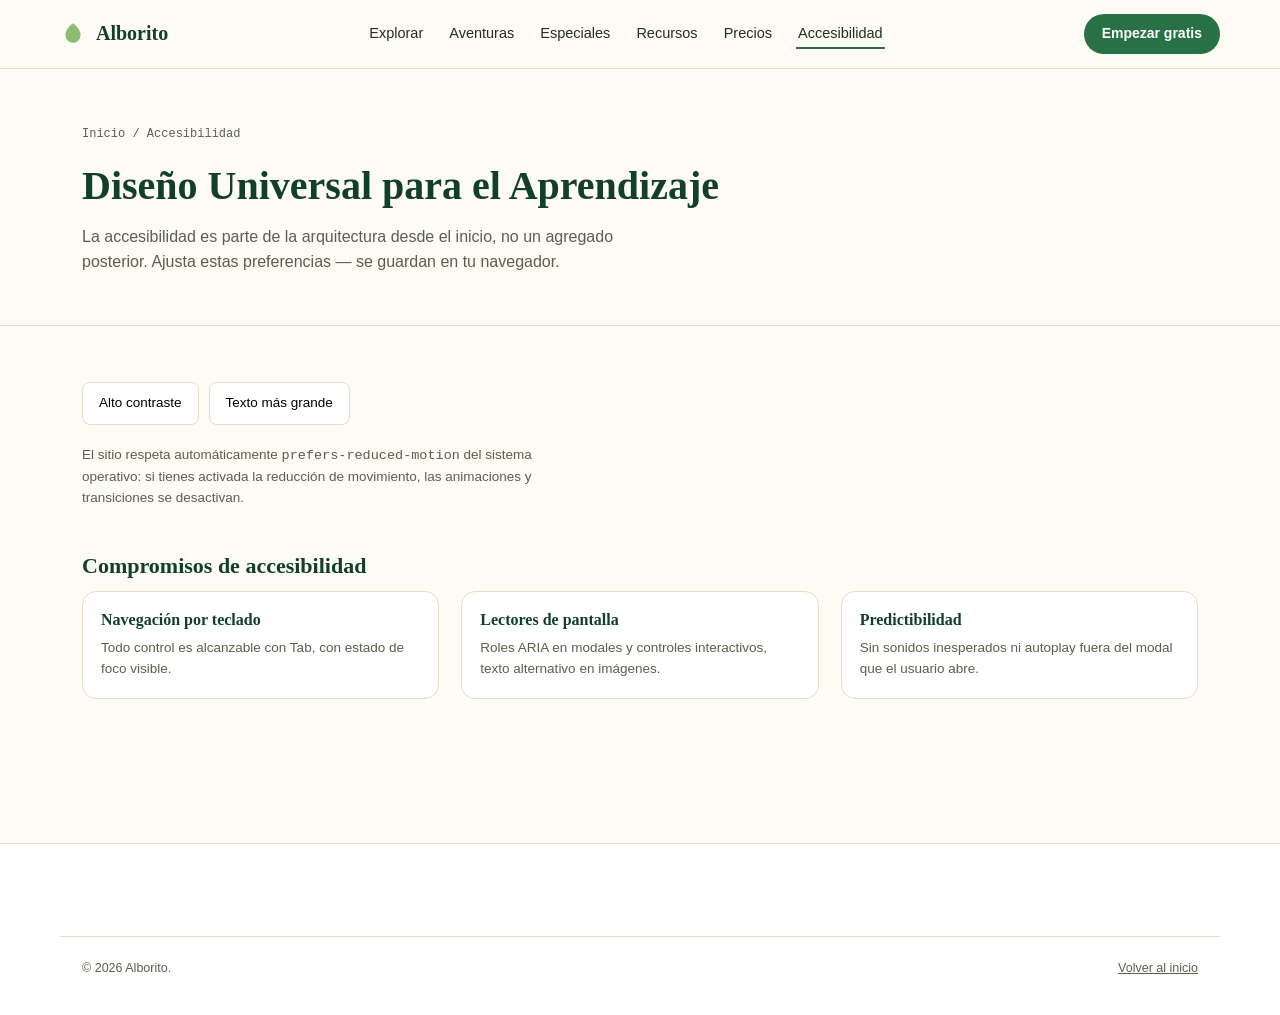
==== accesibilidad.html @ ff415bb9 "Alborito site MVP: home, explorar, recursos, precios, accesibilidad" ====
<!doctype html>
<html lang="es">
<head>
<meta charset="utf-8">
<title>Accesibilidad · Alborito</title>
<meta name="description" content="Panel de accesibilidad Alborito: contraste, tamaño de texto y reducción de movimiento.">
<meta name="viewport" content="width=device-width,initial-scale=1">
<link rel="canonical" href="https://alborito.example.com/accesibilidad.html">
<link rel="stylesheet" href="assets/css/style.css">
</head>
<body>
<a class="skip-link" href="#main">Saltar al contenido</a>
<header class="site-header">
  <div class="container nav">
    <a class="brand" href="index.html"><svg class="seed" viewBox="0 0 24 24" fill="none" aria-hidden="true"><path d="M12 2c4 3 7 7 7 11a7 7 0 1 1-14 0c0-4 3-8 7-11Z" fill="#8cbd6e"/></svg>Alborito</a>
    <ul class="navlinks">
      <li><a href="explorar.html">Explorar</a></li>
      <li><a href="index.html#aventuras">Aventuras</a></li>
      <li><a href="index.html#especiales">Especiales</a></li>
      <li><a href="recursos.html">Recursos</a></li>
      <li><a href="precios.html">Precios</a></li>
      <li><a href="accesibilidad.html" aria-current="page">Accesibilidad</a></li>
    </ul>
    <a class="navcta" href="precios.html">Empezar gratis</a>
    <button class="nav-toggle" aria-expanded="false" aria-label="Abrir menú">☰</button>
  </div>
</header>
<main id="main">
  <div class="page-hero">
    <div class="container">
      <p class="breadcrumb"><a href="index.html">Inicio</a> / Accesibilidad</p>
      <h1>Diseño Universal para el Aprendizaje</h1>
      <p>La accesibilidad es parte de la arquitectura desde el inicio, no un agregado posterior. Ajusta estas preferencias — se guardan en tu navegador.</p>
    </div>
  </div>
  <section class="section">
    <div class="container">
      <div class="a11y-controls" role="group" aria-label="Preferencias de accesibilidad">
        <button type="button" data-toggle="contrast" aria-pressed="false">Alto contraste</button>
        <button type="button" data-toggle="text-lg" aria-pressed="false">Texto más grande</button>
      </div>
      <p style="margin-top:20px;font-size:13.5px;">El sitio respeta automáticamente <code>prefers-reduced-motion</code> del sistema operativo: si tienes activada la reducción de movimiento, las animaciones y transiciones se desactivan.</p>

      <h2 style="font-size:22px;margin-top:40px;">Compromisos de accesibilidad</h2>
      <div class="grid cols-3">
        <div class="card"><div class="body"><h3 style="font-size:16px;">Navegación por teclado</h3><p style="font-size:13.5px;">Todo control es alcanzable con Tab, con estado de foco visible.</p></div></div>
        <div class="card"><div class="body"><h3 style="font-size:16px;">Lectores de pantalla</h3><p style="font-size:13.5px;">Roles ARIA en modales y controles interactivos, texto alternativo en imágenes.</p></div></div>
        <div class="card"><div class="body"><h3 style="font-size:16px;">Predictibilidad</h3><p style="font-size:13.5px;">Sin sonidos inesperados ni autoplay fuera del modal que el usuario abre.</p></div></div>
      </div>
    </div>
  </section>
</main>
<footer class="site-footer"><div class="container footer-bottom"><span>© 2026 Alborito.</span><span><a href="index.html">Volver al inicio</a></span></div></footer>
<script src="assets/js/main.js" defer></script>
</body>
</html>
---- assets/css/style.css ----
/* Alborito — Design System v1
   Tokens derivados de la paleta original (bosque/semilla). Ver arquitectura EdTech. */

:root{
  --forest:#123f2c; --green:#287147; --leaf:#8cbd6e; --gold:#f0bc59; --bark:#75492d;
  --cream:#fff9e9; --ink:#173b2a;

  --bg:#fdfbf3; --surface:#ffffff; --border:#e5ddc4; --text:#20301f; --text-soft:#5a5f4f;
  --accent:var(--green); --accent-soft:#e7f3dc; --on-accent:#ffffff;

  --radius-sm:8px; --radius:14px; --radius-lg:22px;
  --space-1:4px; --space-2:8px; --space-3:14px; --space-4:22px; --space-5:36px; --space-6:56px; --space-7:88px;
  --shadow-sm:0 1px 3px rgba(18,63,44,.08);
  --shadow-md:0 8px 24px rgba(18,63,44,.12);
  --serif:Iowan Old Style,Palatino Linotype,Palatino,Georgia,serif;
  --sans:-apple-system,BlinkMacSystemFont,"Segoe UI",Helvetica,Arial,sans-serif;
  --mono:ui-monospace,SFMono-Regular,Menlo,monospace;
  --max:1160px;
}

@media (prefers-color-scheme: dark){
  :root{ --bg:#101c14; --surface:#16241a; --border:#2a3b26; --text:#e9f1e2; --text-soft:#a9b79f;
    --accent:var(--leaf); --accent-soft:#1f3220; --on-accent:#123f2c; }
}
:root[data-theme="dark"]{ --bg:#101c14; --surface:#16241a; --border:#2a3b26; --text:#e9f1e2; --text-soft:#a9b79f;
  --accent:var(--leaf); --accent-soft:#1f3220; --on-accent:#123f2c; }
:root[data-theme="light"]{ --bg:#fdfbf3; --surface:#ffffff; --border:#e5ddc4; --text:#20301f; --text-soft:#5a5f4f;
  --accent:var(--green); --accent-soft:#e7f3dc; --on-accent:#ffffff; }

*,*::before,*::after{box-sizing:border-box;}
html{scroll-behavior:smooth;}
@media (prefers-reduced-motion: reduce){ html{scroll-behavior:auto;} *{animation-duration:.01ms !important; transition-duration:.01ms !important;} }

body{margin:0; background:var(--bg); color:var(--text); font-family:var(--sans); line-height:1.55; font-size:16px;}
img{max-width:100%; display:block;}
a{color:inherit;}
h1,h2,h3,h4{font-family:var(--serif); color:var(--forest); text-wrap:balance; font-weight:600; margin:0 0 var(--space-2);}
:root[data-theme="dark"] h1,:root[data-theme="dark"] h2,:root[data-theme="dark"] h3,:root[data-theme="dark"] h4{color:var(--leaf);}
@media (prefers-color-scheme: dark){h1,h2,h3,h4{color:var(--leaf);}}
p{margin:0 0 var(--space-3); max-width:66ch; color:var(--text-soft);}
.container{max-width:var(--max); margin:0 auto; padding:0 var(--space-4);}

/* Skip link */
.skip-link{position:absolute; left:-999px; top:auto; background:var(--forest); color:#fff; padding:10px 16px;
  border-radius:0 0 8px 0; z-index:200;}
.skip-link:focus{left:0; top:0;}

:focus-visible{outline:3px solid var(--gold); outline-offset:2px;}

/* Header */
.site-header{position:sticky; top:0; z-index:50; background:color-mix(in srgb, var(--bg) 88%, transparent);
  backdrop-filter:blur(8px); border-bottom:1px solid var(--border);}
.nav{display:flex; align-items:center; justify-content:space-between; padding:14px 0;}
.brand{display:flex; align-items:center; gap:10px; font-family:var(--serif); font-size:20px; font-weight:700; text-decoration:none; color:var(--forest);}
:root[data-theme="dark"] .brand{color:var(--leaf);}
@media (prefers-color-scheme: dark){.brand{color:var(--leaf);}}
.brand .seed{width:26px;height:26px;flex:none;}
.navlinks{display:flex; gap:var(--space-4); list-style:none; margin:0; padding:0;}
.navlinks a{text-decoration:none; font-size:14.5px; color:var(--text); padding:6px 2px; border-bottom:2px solid transparent;}
.navlinks a:hover, .navlinks a[aria-current="page"]{border-color:var(--accent);}
.navcta{background:var(--accent); color:var(--on-accent); text-decoration:none; font-size:14px; font-weight:600;
  padding:9px 18px; border-radius:99px;}
.nav-toggle{display:none; background:none; border:1px solid var(--border); border-radius:8px; padding:8px 10px;}
@media (max-width:820px){
  .navlinks, .navcta{display:none;}
  .nav-toggle{display:inline-flex;}
  .site-header.open .navlinks{display:flex; flex-direction:column; gap:0; position:absolute; left:0; right:0; top:100%;
    background:var(--surface); border-bottom:1px solid var(--border); padding:8px 20px;}
  .site-header.open .navlinks a{padding:12px 0; border-bottom:1px solid var(--border);}
  .site-header.open .navcta{display:inline-block; margin:12px 20px 16px;}
}

/* Buttons */
.btn{display:inline-flex; align-items:center; gap:8px; text-decoration:none; font-weight:600; font-size:14.5px;
  padding:12px 22px; border-radius:99px; border:1px solid transparent; cursor:pointer;}
.btn.primary{background:var(--gold); color:var(--forest);}
.btn.primary:hover{filter:brightness(1.06);}
.btn.soft{background:var(--accent-soft); color:var(--forest); border-color:var(--border);}
:root[data-theme="dark"] .btn.soft{color:var(--leaf);}
@media (prefers-color-scheme: dark){.btn.soft{color:var(--leaf);}}
.btn.outline{background:transparent; border-color:var(--border); color:var(--text);}

/* Hero */
.hero{padding:var(--space-7) 0 var(--space-6); position:relative; overflow:hidden;}
.hero-grid{display:grid; grid-template-columns:1.1fr .9fr; gap:var(--space-6); align-items:center;}
@media (max-width:900px){.hero-grid{grid-template-columns:1fr;}}
.eyebrow{font-family:var(--mono); font-size:12px; letter-spacing:.12em; text-transform:uppercase; color:var(--accent); margin:0 0 10px;}
.hero h1{font-size:clamp(32px,5vw,52px); line-height:1.08; margin-bottom:16px;}
.hero p.lead{font-size:18px; color:var(--text-soft); max-width:52ch;}
.hero .buttons{display:flex; flex-wrap:wrap; gap:12px; margin-top:24px;}
.hero-art{position:relative; aspect-ratio:1/1; background:radial-gradient(circle at 30% 30%, var(--accent-soft), transparent 70%);
  border-radius:var(--radius-lg); display:flex; align-items:center; justify-content:center;}
.hero-art svg{width:78%; height:78%;}

/* Sections */
.section{padding:var(--space-6) 0;}
.section-head{display:flex; align-items:flex-end; justify-content:space-between; gap:var(--space-3); margin-bottom:var(--space-4); flex-wrap:wrap;}
.section-head h2{font-size:28px; margin:0;}
.section-head p{margin:0; max-width:52ch;}
.section.alt{background:var(--surface); border-top:1px solid var(--border); border-bottom:1px solid var(--border);}

/* Card grids */
.grid{display:grid; gap:var(--space-4);}
.grid.cols-3{grid-template-columns:repeat(3,1fr);}
.grid.cols-4{grid-template-columns:repeat(4,1fr);}
@media (max-width:900px){.grid.cols-3,.grid.cols-4{grid-template-columns:repeat(2,1fr);}}
@media (max-width:560px){.grid.cols-3,.grid.cols-4{grid-template-columns:1fr;}}

.card{background:var(--surface); border:1px solid var(--border); border-radius:var(--radius); overflow:hidden;
  display:flex; flex-direction:column; transition:transform .15s ease, box-shadow .15s ease;}
.card:hover{transform:translateY(-3px); box-shadow:var(--shadow-md);}
.card .thumb{aspect-ratio:4/3; background:linear-gradient(135deg, var(--accent-soft), var(--cream)); position:relative;}
:root[data-theme="dark"] .card .thumb{background:linear-gradient(135deg,#1f3220,#16241a);}
@media (prefers-color-scheme: dark){.card .thumb{background:linear-gradient(135deg,#1f3220,#16241a);}}
.card .thumb svg{position:absolute; inset:0; margin:auto; width:46%; height:46%;}
.card .body{padding:16px 18px 18px; display:flex; flex-direction:column; gap:6px; flex:1;}
.card .tag{font-family:var(--mono); font-size:11px; text-transform:uppercase; letter-spacing:.06em; color:var(--accent);}
.card h3{font-size:17px; margin:0;}
.card p{font-size:13.5px; margin:0; flex:1;}
.card .meta{display:flex; gap:8px; flex-wrap:wrap; margin-top:6px;}
.pill{font-family:var(--mono); font-size:11px; background:var(--accent-soft); color:var(--forest); padding:4px 10px; border-radius:99px;}
:root[data-theme="dark"] .pill{color:var(--leaf);}
@media (prefers-color-scheme: dark){.pill{color:var(--leaf);}}
.card button.watch{all:unset; cursor:pointer; display:flex; flex-direction:column; height:100%;}

/* Quote band */
.quote-band{background:var(--forest); color:var(--cream); padding:var(--space-6) 0; text-align:center;}
.quote-band blockquote{font-family:var(--serif); font-size:clamp(22px,3vw,32px); margin:0 auto; max-width:32ch; color:var(--cream);}

/* Resources */
.resource{display:flex; gap:14px; align-items:flex-start; padding:16px; border:1px solid var(--border); border-radius:var(--radius); background:var(--surface);}
.resource .r-icon{width:40px;height:40px;flex:none;color:var(--accent);}

/* Footer */
.site-footer{border-top:1px solid var(--border); padding:var(--space-6) 0 var(--space-5); background:var(--surface); margin-top:var(--space-7);}
.footer-grid{display:grid; grid-template-columns:1.4fr 1fr 1fr 1fr; gap:var(--space-5);}
@media (max-width:760px){.footer-grid{grid-template-columns:1fr 1fr;}}
.footer-grid h4{font-family:var(--sans); font-size:13px; text-transform:uppercase; letter-spacing:.06em; color:var(--text); margin-bottom:10px;}
.footer-grid ul{list-style:none; margin:0; padding:0; display:flex; flex-direction:column; gap:8px;}
.footer-grid a{text-decoration:none; font-size:14px; color:var(--text-soft);}
.footer-grid a:hover{color:var(--accent);}
.footer-bottom{margin-top:var(--space-5); padding-top:var(--space-4); border-top:1px solid var(--border);
  display:flex; justify-content:space-between; gap:12px; flex-wrap:wrap; font-size:12.5px; color:var(--text-soft);}

/* Modal (video) */
.modal{position:fixed; inset:0; display:none; align-items:center; justify-content:center; background:rgba(10,20,12,.72); z-index:100; padding:20px;}
.modal.open{display:flex;}
.modal-box{background:var(--surface); border-radius:var(--radius); max-width:820px; width:100%; padding:18px; position:relative;}
.modal-title{font-size:18px; margin:0 0 12px;}
.modal video{width:100%; border-radius:8px; background:#000;}
.modal .close{position:absolute; top:10px; right:10px; width:36px; height:36px; border-radius:50%; border:1px solid var(--border);
  background:var(--surface); cursor:pointer; font-size:16px;}

/* Page header (interior pages) */
.page-hero{padding:var(--space-6) 0 var(--space-5); border-bottom:1px solid var(--border);}
.page-hero h1{font-size:clamp(28px,4vw,40px);}
.breadcrumb{font-family:var(--mono); font-size:12px; color:var(--text-soft); margin-bottom:12px;}
.breadcrumb a{text-decoration:none; color:var(--text-soft);}
.breadcrumb a:hover{color:var(--accent);}

/* Filter bar */
.filter-bar{display:flex; flex-wrap:wrap; gap:10px; padding:14px; background:var(--surface); border:1px solid var(--border);
  border-radius:var(--radius); margin-bottom:var(--space-4);}
.filter-bar select, .filter-bar input[type="search"]{font:inherit; font-size:13.5px; padding:9px 12px; border-radius:8px;
  border:1px solid var(--border); background:var(--bg); color:var(--text);}

/* Pricing */
.price-card{background:var(--surface); border:1px solid var(--border); border-radius:var(--radius); padding:26px 22px; display:flex; flex-direction:column; gap:10px;}
.price-card.featured{border-color:var(--gold); box-shadow:var(--shadow-md);}
.price-card .amount{font-family:var(--serif); font-size:34px; color:var(--forest);}
:root[data-theme="dark"] .price-card .amount{color:var(--leaf);}
@media (prefers-color-scheme: dark){.price-card .amount{color:var(--leaf);}}
.price-card ul{list-style:none; padding:0; margin:10px 0; display:flex; flex-direction:column; gap:8px; font-size:13.5px; color:var(--text-soft);}

/* A11y panel */
.a11y-controls{display:flex; flex-wrap:wrap; gap:10px;}
.a11y-controls button{font:inherit; font-size:13.5px; padding:10px 16px; border-radius:8px; border:1px solid var(--border);
  background:var(--surface); cursor:pointer;}
.a11y-controls button[aria-pressed="true"]{background:var(--accent); color:var(--on-accent); border-color:var(--accent);}
body.contrast-high{--bg:#000; --surface:#000; --text:#fff; --text-soft:#eee; --border:#fff; --accent:#ffd34d; --accent-soft:#332600;}
body.text-lg{font-size:19px;}
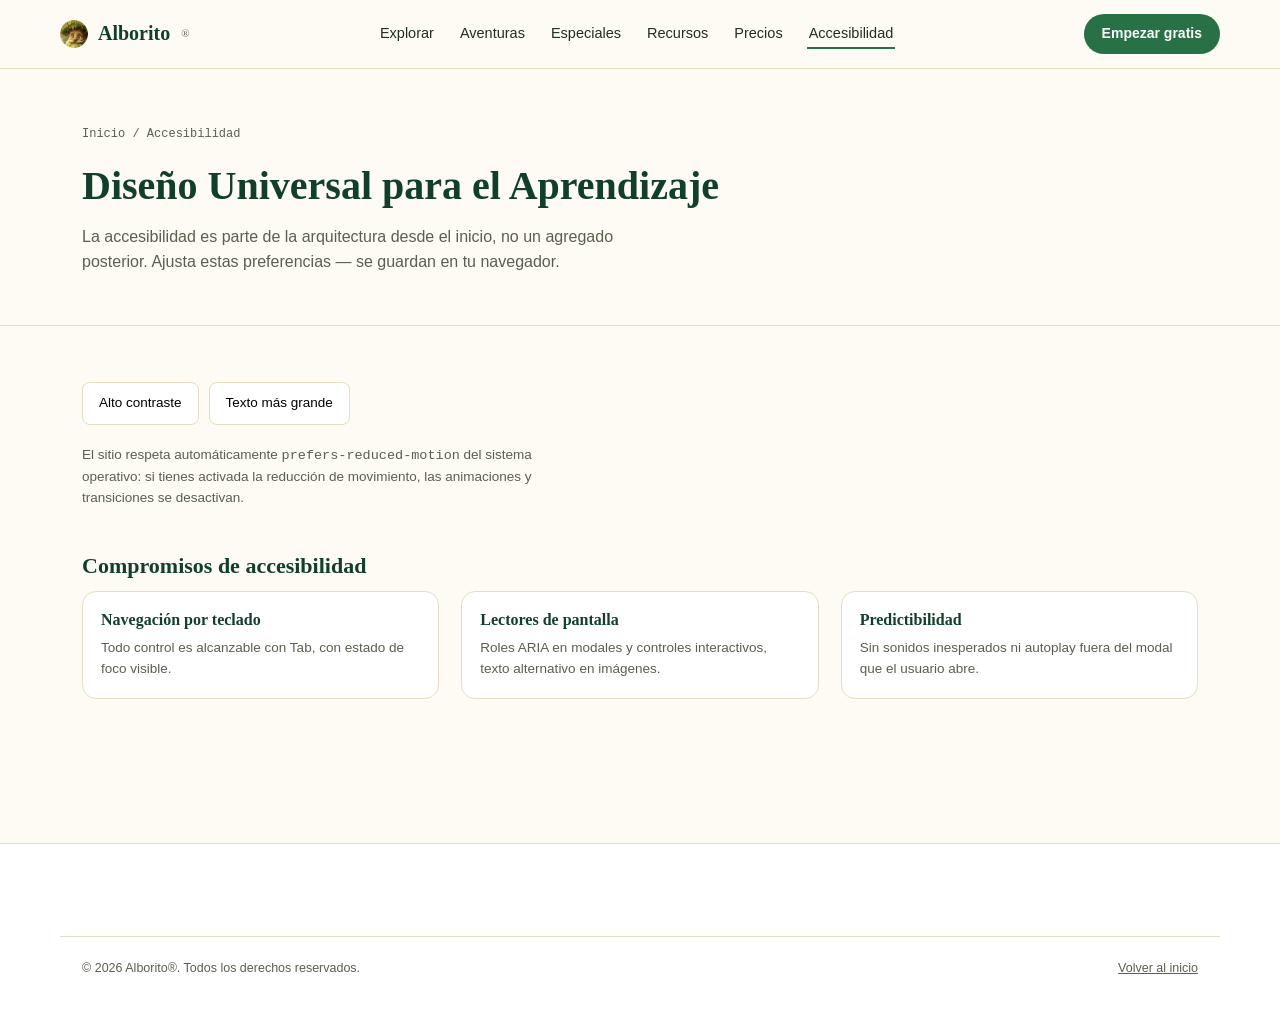
==== commit e1ade49f: "Agrega logo circular del personaje, favicons reales y marca registrada (Alborito®)" ====
--- a/accesibilidad.html
+++ b/accesibilidad.html
@@ -6,13 +6,14 @@
 <meta name="description" content="Panel de accesibilidad Alborito: contraste, tamaño de texto y reducción de movimiento.">
 <meta name="viewport" content="width=device-width,initial-scale=1">
 <link rel="canonical" href="https://alborito.example.com/accesibilidad.html">
+<link rel="icon" type="image/png" sizes="32x32" href="assets/img/favicon-32.png">
 <link rel="stylesheet" href="assets/css/style.css">
 </head>
 <body>
 <a class="skip-link" href="#main">Saltar al contenido</a>
 <header class="site-header">
   <div class="container nav">
-    <a class="brand" href="index.html"><svg class="seed" viewBox="0 0 24 24" fill="none" aria-hidden="true"><path d="M12 2c4 3 7 7 7 11a7 7 0 1 1-14 0c0-4 3-8 7-11Z" fill="#8cbd6e"/></svg>Alborito</a>
+    <a class="brand" href="index.html"><img class="seed" src="assets/img/alborito-logo-circle.png" alt="" width="28" height="28">Alborito<sup>&reg;</sup></a>
     <ul class="navlinks">
       <li><a href="explorar.html">Explorar</a></li>
       <li><a href="index.html#aventuras">Aventuras</a></li>
@@ -50,7 +51,7 @@
     </div>
   </section>
 </main>
-<footer class="site-footer"><div class="container footer-bottom"><span>© 2026 Alborito.</span><span><a href="index.html">Volver al inicio</a></span></div></footer>
+<footer class="site-footer"><div class="container footer-bottom"><span>© 2026 Alborito&reg;. Todos los derechos reservados.</span><span><a href="index.html">Volver al inicio</a></span></div></footer>
 <script src="assets/js/main.js" defer></script>
 </body>
 </html>
--- a/assets/css/style.css
+++ b/assets/css/style.css
@@ -54,7 +54,8 @@
 .brand{display:flex; align-items:center; gap:10px; font-family:var(--serif); font-size:20px; font-weight:700; text-decoration:none; color:var(--forest);}
 :root[data-theme="dark"] .brand{color:var(--leaf);}
 @media (prefers-color-scheme: dark){.brand{color:var(--leaf);}}
-.brand .seed{width:26px;height:26px;flex:none;}
+.brand .seed{width:28px;height:28px;flex:none;border-radius:50%;object-fit:cover;background:var(--accent-soft);}
+.brand sup{font-size:11px; margin-left:1px; color:var(--text-soft); font-weight:400;}
 .navlinks{display:flex; gap:var(--space-4); list-style:none; margin:0; padding:0;}
 .navlinks a{text-decoration:none; font-size:14.5px; color:var(--text); padding:6px 2px; border-bottom:2px solid transparent;}
 .navlinks a:hover, .navlinks a[aria-current="page"]{border-color:var(--accent);}
@@ -88,9 +89,8 @@
 .hero h1{font-size:clamp(32px,5vw,52px); line-height:1.08; margin-bottom:16px;}
 .hero p.lead{font-size:18px; color:var(--text-soft); max-width:52ch;}
 .hero .buttons{display:flex; flex-wrap:wrap; gap:12px; margin-top:24px;}
-.hero-art{position:relative; aspect-ratio:1/1; background:radial-gradient(circle at 30% 30%, var(--accent-soft), transparent 70%);
-  border-radius:var(--radius-lg); display:flex; align-items:center; justify-content:center;}
-.hero-art svg{width:78%; height:78%;}
+.hero-art{position:relative; aspect-ratio:4/3; border-radius:var(--radius-lg); overflow:hidden; box-shadow:var(--shadow-md);}
+.hero-art img{width:100%; height:100%; object-fit:cover; border-radius:var(--radius-lg);}
 
 /* Sections */
 .section{padding:var(--space-6) 0;}
